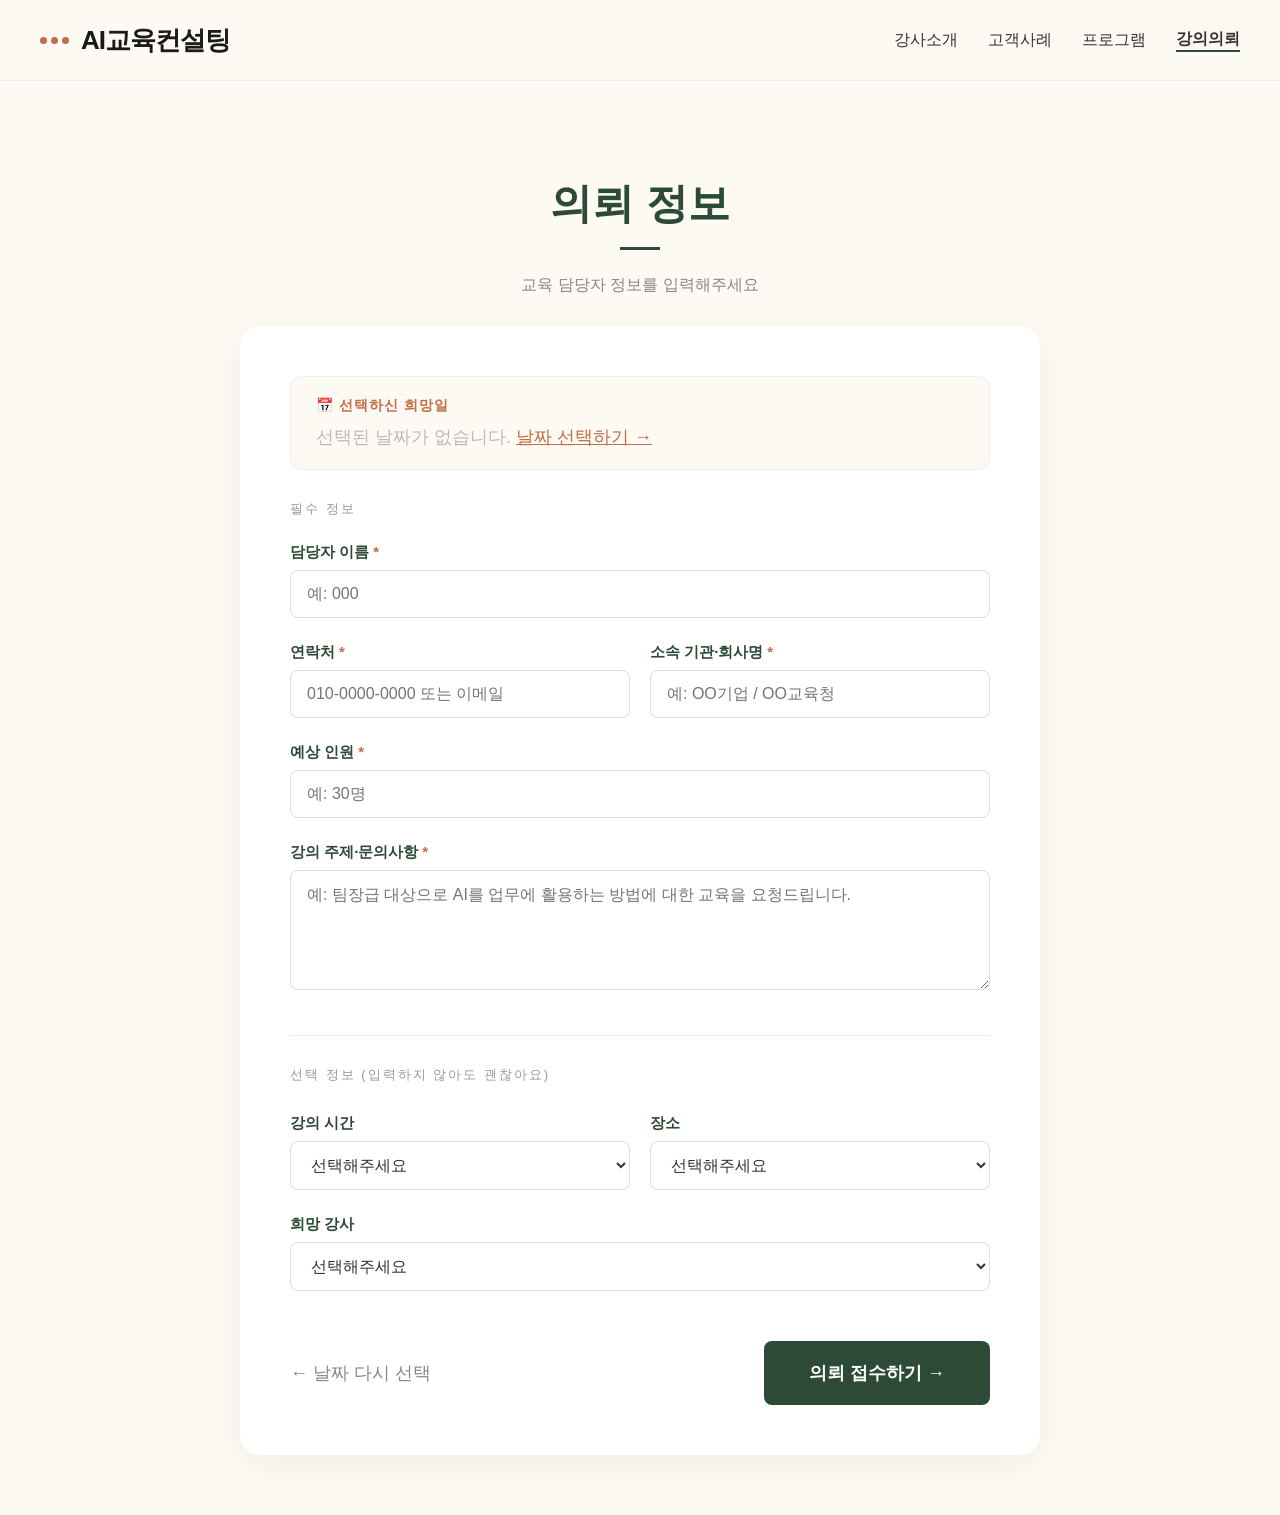
==== inquiry-form.html @ fb28655c "Add files via upload" ====
<!DOCTYPE html>
<html lang="ko">
<head>
  <meta charset="UTF-8" />
  <meta name="viewport" content="width=device-width, initial-scale=1.0" />
  <title>의뢰 정보 입력 · AI교육컨설팅</title>
  <style>
    :root {
        --main-green: #2D4A37;
        --point-orange: #C26D48;
        --bg-cream: #FDF9F3;
    }
    body { font-size: 18px; color: var(--main-green); background: var(--bg-cream); margin: 0; font-family: sans-serif; }

    .nav { width: 100%; background: #FDF9F3; border-bottom: 1px solid #eee; height: 80px; display: flex; align-items: center; }
    .nav-inner { width: 100%; max-width: 1400px; margin: 0 auto; display: flex; justify-content: space-between; align-items: center; padding: 0 40px; box-sizing: border-box; }
    .logo-area { display: flex; align-items: center; text-decoration: none; }
    .logo-dots { display: flex; gap: 4px; margin-right: 12px; }
    .logo-dots span { width: 7px; height: 7px; background-color: var(--point-orange) !important; border-radius: 50%; }
    .logo-text { font-size: 26px; font-weight: 900; color: #1a1a1a; letter-spacing: -1px; }
    .nav-links { display: flex !important; gap: 30px !important; align-items: center !important; }
    .nav-links a {
        text-decoration: none !important;
        color: #333 !important;
        font-size: 16px !important;
        font-weight: 500;
        white-space: nowrap !important;
    }
    .nav-links a:last-child {
        font-weight: 800 !important;
        border-bottom: 2px solid var(--main-green);
    }

    .form-card {
        background: white;
        border-radius: 20px;
        box-shadow: 0 10px 40px rgba(0,0,0,0.05);
        padding: 50px;
        margin-top: 30px;
        text-align: left;
    }

    .selected-dates-box {
        background: #FDF9F3;
        border: 1px solid #eee;
        border-radius: 12px;
        padding: 20px 25px;
        margin-bottom: 30px;
    }
    .selected-dates-label {
        font-size: 14px;
        color: var(--point-orange);
        font-weight: 800;
        letter-spacing: 1px;
        margin-bottom: 10px;
    }
    .date-item {
        font-size: 16px;
        color: #333;
        padding: 4px 0;
    }
    .date-rank {
        display: inline-block;
        background: var(--main-green);
        color: white;
        padding: 2px 10px;
        border-radius: 15px;
        font-size: 12px;
        font-weight: 700;
        margin-right: 10px;
    }

    .form-group {
        margin-bottom: 25px;
    }
    .form-label {
        display: block;
        font-size: 15px;
        font-weight: 700;
        color: var(--main-green);
        margin-bottom: 8px;
    }
    .form-label .required {
        color: var(--point-orange);
        margin-left: 4px;
    }
    .form-input, .form-textarea, .form-select {
        width: 100%;
        padding: 14px 16px;
        border: 1px solid #ddd;
        border-radius: 8px;
        font-size: 16px;
        font-family: sans-serif;
        color: #333;
        box-sizing: border-box;
        background: white;
        transition: border-color 0.2s;
    }
    .form-input:focus, .form-textarea:focus, .form-select:focus {
        outline: none;
        border-color: var(--point-orange);
    }
    .form-textarea {
        min-height: 120px;
        resize: vertical;
    }
    .form-row {
        display: grid;
        grid-template-columns: 1fr 1fr;
        gap: 20px;
    }

    .section-divider {
        border-top: 1px solid #eee;
        margin: 40px 0 30px;
        padding-top: 30px;
    }
    .section-divider-label {
        font-size: 13px;
        color: #999;
        letter-spacing: 2px;
        margin-bottom: 25px;
        text-transform: uppercase;
    }

    .submit-btn {
        background: var(--main-green);
        color: white;
        padding: 20px 45px;
        border-radius: 8px;
        font-size: 18px;
        font-weight: 700;
        border: none;
        cursor: pointer;
        transition: background 0.2s;
    }
    .submit-btn:hover {
        background: #1e3525;
    }

    .bottom-nav {
        margin-top: 50px;
        display: flex;
        justify-content: space-between;
        align-items: center;
    }
    .bottom-nav a {
        color: #888;
        text-decoration: none;
    }

    /* 제출 완료 화면 */
    .success-card {
        background: white;
        border-radius: 20px;
        box-shadow: 0 10px 40px rgba(0,0,0,0.05);
        padding: 60px 50px;
        margin-top: 30px;
        text-align: left;
    }
    .success-header {
        text-align: center;
        margin-bottom: 40px;
        padding-bottom: 30px;
        border-bottom: 2px solid #eee;
    }
    .success-icon {
        width: 60px;
        height: 60px;
        margin: 0 auto 20px;
        background: var(--main-green);
        border-radius: 50%;
        display: flex;
        align-items: center;
        justify-content: center;
        color: white;
        font-size: 30px;
    }
    .success-title {
        font-size: 28px;
        font-weight: 900;
        color: var(--main-green);
        margin: 0;
    }
    .summary-row {
        display: grid;
        grid-template-columns: 140px 1fr;
        gap: 20px;
        padding: 15px 0;
        border-bottom: 1px solid #f5f5f5;
        align-items: start;
    }
    .summary-label {
        font-size: 14px;
        color: #888;
        font-weight: 600;
    }
    .summary-value {
        font-size: 16px;
        color: #333;
        line-height: 1.6;
    }
    .success-footer {
        margin-top: 40px;
        padding: 25px;
        background: #FDF9F3;
        border-radius: 12px;
        text-align: center;
        font-size: 15px;
        color: #666;
        line-height: 1.7;
    }
    .success-footer strong {
        color: var(--point-orange);
        font-weight: 800;
    }
  </style>
</head>
<body>

  <nav class="nav">
    <div class="nav-inner">
      <a href="index.html" class="logo-area">
          <div class="logo-dots"><span></span><span></span><span></span></div>
          <span class="logo-text">AI교육컨설팅</span>
      </a>
      <div class="nav-links">
          <a href="instructor-a.html">강사소개</a>
          <a href="index.html#cases">고객사례</a>
          <a href="index.html#programs">프로그램</a>
          <a href="inquiry.html" style="font-weight: 800; border-bottom: 2px solid #2D4A37;">강의의뢰</a>
      </div>
    </div>
  </nav>

  <!-- 입력 폼 화면 -->
  <section id="form-section" style="max-width: 800px; margin: 0 auto; padding: 60px 20px;">
    <div style="text-align: center;">
      <h1 style="font-size: 42px; font-weight: 900; margin-bottom: 15px; color: var(--main-green);">의뢰 정보</h1>
      <div style="width: 40px; height: 3px; background: var(--main-green); margin: 0 auto 25px;"></div>
      <p style="color: #888; font-size: 16px; margin-bottom: 30px;">교육 담당자 정보를 입력해주세요</p>
    </div>

    <div class="form-card">
      <!-- 선택한 날짜 표시 -->
      <div class="selected-dates-box" id="selected-dates-box">
        <div class="selected-dates-label">📅 선택하신 희망일</div>
        <div id="selected-dates-display">
          <p style="color: #BBB; margin: 0;">선택된 날짜가 없습니다. <a href="inquiry.html" style="color: var(--point-orange);">날짜 선택하기 →</a></p>
        </div>
      </div>

      <!-- 필수 정보 -->
      <div class="section-divider-label">필수 정보</div>

      <div class="form-group">
        <label class="form-label">담당자 이름<span class="required">*</span></label>
        <input type="text" class="form-input" id="name" placeholder="예: 000" />
      </div>

      <div class="form-row">
        <div class="form-group">
          <label class="form-label">연락처<span class="required">*</span></label>
          <input type="text" class="form-input" id="phone" placeholder="010-0000-0000 또는 이메일" />
        </div>
        <div class="form-group">
          <label class="form-label">소속 기관·회사명<span class="required">*</span></label>
          <input type="text" class="form-input" id="company" placeholder="예: OO기업 / OO교육청" />
        </div>
      </div>

      <div class="form-group">
        <label class="form-label">예상 인원<span class="required">*</span></label>
        <input type="text" class="form-input" id="participants" placeholder="예: 30명" />
      </div>

      <div class="form-group">
        <label class="form-label">강의 주제·문의사항<span class="required">*</span></label>
        <textarea class="form-textarea" id="topic" placeholder="예: 팀장급 대상으로 AI를 업무에 활용하는 방법에 대한 교육을 요청드립니다."></textarea>
      </div>

      <!-- 선택 정보 -->
      <div class="section-divider">
        <div class="section-divider-label">선택 정보 (입력하지 않아도 괜찮아요)</div>
      </div>

      <div class="form-row">
        <div class="form-group">
          <label class="form-label">강의 시간</label>
          <select class="form-select" id="duration">
            <option value="">선택해주세요</option>
            <option value="1시간">1시간</option>
            <option value="2시간">2시간</option>
            <option value="반나절 (4시간)">반나절 (4시간)</option>
            <option value="하루 (8시간)">하루 (8시간)</option>
            <option value="다회차">다회차 (여러 날)</option>
          </select>
        </div>
        <div class="form-group">
          <label class="form-label">장소</label>
          <select class="form-select" id="location">
            <option value="">선택해주세요</option>
            <option value="오프라인">오프라인</option>
            <option value="온라인">온라인</option>
            <option value="미정">미정</option>
          </select>
        </div>
      </div>

      <div class="form-group">
        <label class="form-label">희망 강사</label>
        <select class="form-select" id="instructor">
          <option value="">선택해주세요</option>
          <option value="강지수">강지수 강사</option>
          <option value="박태인">박태인 강사</option>
          <option value="이현정">이현정 강사</option>
          <option value="추천받기">검토 후 적임자가 연락드립니다</option>
        </select>
      </div>

      <div class="bottom-nav">
        <a href="inquiry.html">← 날짜 다시 선택</a>
        <button class="submit-btn" onclick="submitForm()">의뢰 접수하기 →</button>
      </div>
    </div>
  </section>

  <!-- 제출 완료 화면 -->
  <section id="success-section" style="max-width: 800px; margin: 0 auto; padding: 60px 20px; display: none;">
    <div class="success-card">
      <div class="success-header">
        <div class="success-icon">✓</div>
        <h1 class="success-title">감사합니다</h1>
      </div>

      <div id="summary-content">
        <!-- JS로 채워짐 -->
      </div>

      <div class="success-footer">
        <p style="margin: 0;">⏰ <strong>최대한 빨리</strong> 답변드리겠습니다</p>
      </div>

      <div style="text-align: center; margin-top: 30px;">
        <a href="index.html" style="color: #888; text-decoration: none;">← 메인으로 돌아가기</a>
      </div>
    </div>
  </section>

  <script>
    // 로컬 스토리지에서 선택된 날짜 가져오기
    let selectedDates = [];
    try {
      const saved = localStorage.getItem('selectedDates');
      if (saved) {
        selectedDates = JSON.parse(saved);
      }
    } catch (e) {
      selectedDates = [];
    }

    // 선택한 날짜 표시
    function displaySelectedDates() {
      const display = document.getElementById('selected-dates-display');
      if (selectedDates.length > 0) {
        display.innerHTML = '';
        selectedDates.forEach((item, i) => {
          display.innerHTML += `<div class="date-item"><span class="date-rank">${i + 1}순위</span>${item.y}년 ${item.m}월 ${item.d}일</div>`;
        });
      }
    }

    displaySelectedDates();

    // 폼 제출
async function submitForm() {
  const name = document.getElementById('name').value.trim();
  const phone = document.getElementById('phone').value.trim();
  const company = document.getElementById('company').value.trim();
  const participants = document.getElementById('participants').value.trim();
  const topic = document.getElementById('topic').value.trim();

  // 필수값 검증
  if (!name) { alert('담당자 이름을 입력해주세요.'); return; }
  if (!phone) { alert('연락처를 입력해주세요.'); return; }
  if (!company) { alert('소속 기관·회사명을 입력해주세요.'); return; }
  if (!participants) { alert('예상 인원을 입력해주세요.'); return; }
  if (!topic) { alert('강의 주제·문의사항을 입력해주세요.'); return; }

  const duration = document.getElementById('duration').value;
  const location = document.getElementById('location').value;
  const instructor = document.getElementById('instructor').value;
  const dates = selectedDates.map((item, i) => `${i+1}순위: ${item.y}년 ${item.m}월 ${item.d}일`).join(' / ');

  // 중복 클릭 방지
  const submitBtn = document.querySelector('.submit-btn');
  submitBtn.disabled = true;
  submitBtn.innerHTML = '전송 중...';

  try {
    const response = await fetch('https://hook.eu2.make.com/h40rx188sot2uj153a2jimu9oto6tifq', {
      method: 'POST',
      headers: { 'Content-Type': 'application/json' },
      body: JSON.stringify({ name, phone, company, participants, topic, duration, location, instructor, dates })
    });

    if (!response.ok) throw new Error('전송 실패');

    // 성공 화면 구성
    let datesHtml = dates || '<span style="color:#BBB;">선택된 날짜 없음</span>';
    let summaryHtml = `
      <div class="summary-row"><div class="summary-label">📅 희망 날짜</div><div class="summary-value">${datesHtml}</div></div>
      <div class="summary-row"><div class="summary-label">🏢 소속</div><div class="summary-value">${company}</div></div>
      <div class="summary-row"><div class="summary-label">📛 담당자</div><div class="summary-value">${name}</div></div>
      <div class="summary-row"><div class="summary-label">☎️ 연락처</div><div class="summary-value">${phone}</div></div>
      <div class="summary-row"><div class="summary-label">👥 예상 인원</div><div class="summary-value">${participants}</div></div>
      <div class="summary-row"><div class="summary-label">📝 강의 주제</div><div class="summary-value">${topic.replace(/\n/g, '<br>')}</div></div>
    `;
    if (duration) summaryHtml += `<div class="summary-row"><div class="summary-label">⏰ 강의 시간</div><div class="summary-value">${duration}</div></div>`;
    if (location) summaryHtml += `<div class="summary-row"><div class="summary-label">📍 장소</div><div class="summary-value">${location}</div></div>`;
    if (instructor) summaryHtml += `<div class="summary-row"><div class="summary-label">👔 희망 강사</div><div class="summary-value">${instructor}</div></div>`;

    document.getElementById('summary-content').innerHTML = summaryHtml;
    document.getElementById('form-section').style.display = 'none';
    document.getElementById('success-section').style.display = 'block';
    window.scrollTo({ top: 0, behavior: 'smooth' });
    localStorage.removeItem('selectedDates');

  } catch (error) {
    alert('오류가 발생했습니다. 다시 시도해주시거나 전화로 문의 부탁드립니다.');
    submitBtn.disabled = false;
    submitBtn.innerHTML = '의뢰 접수하기 →';
  }
}
     </script>

</body>
</html>
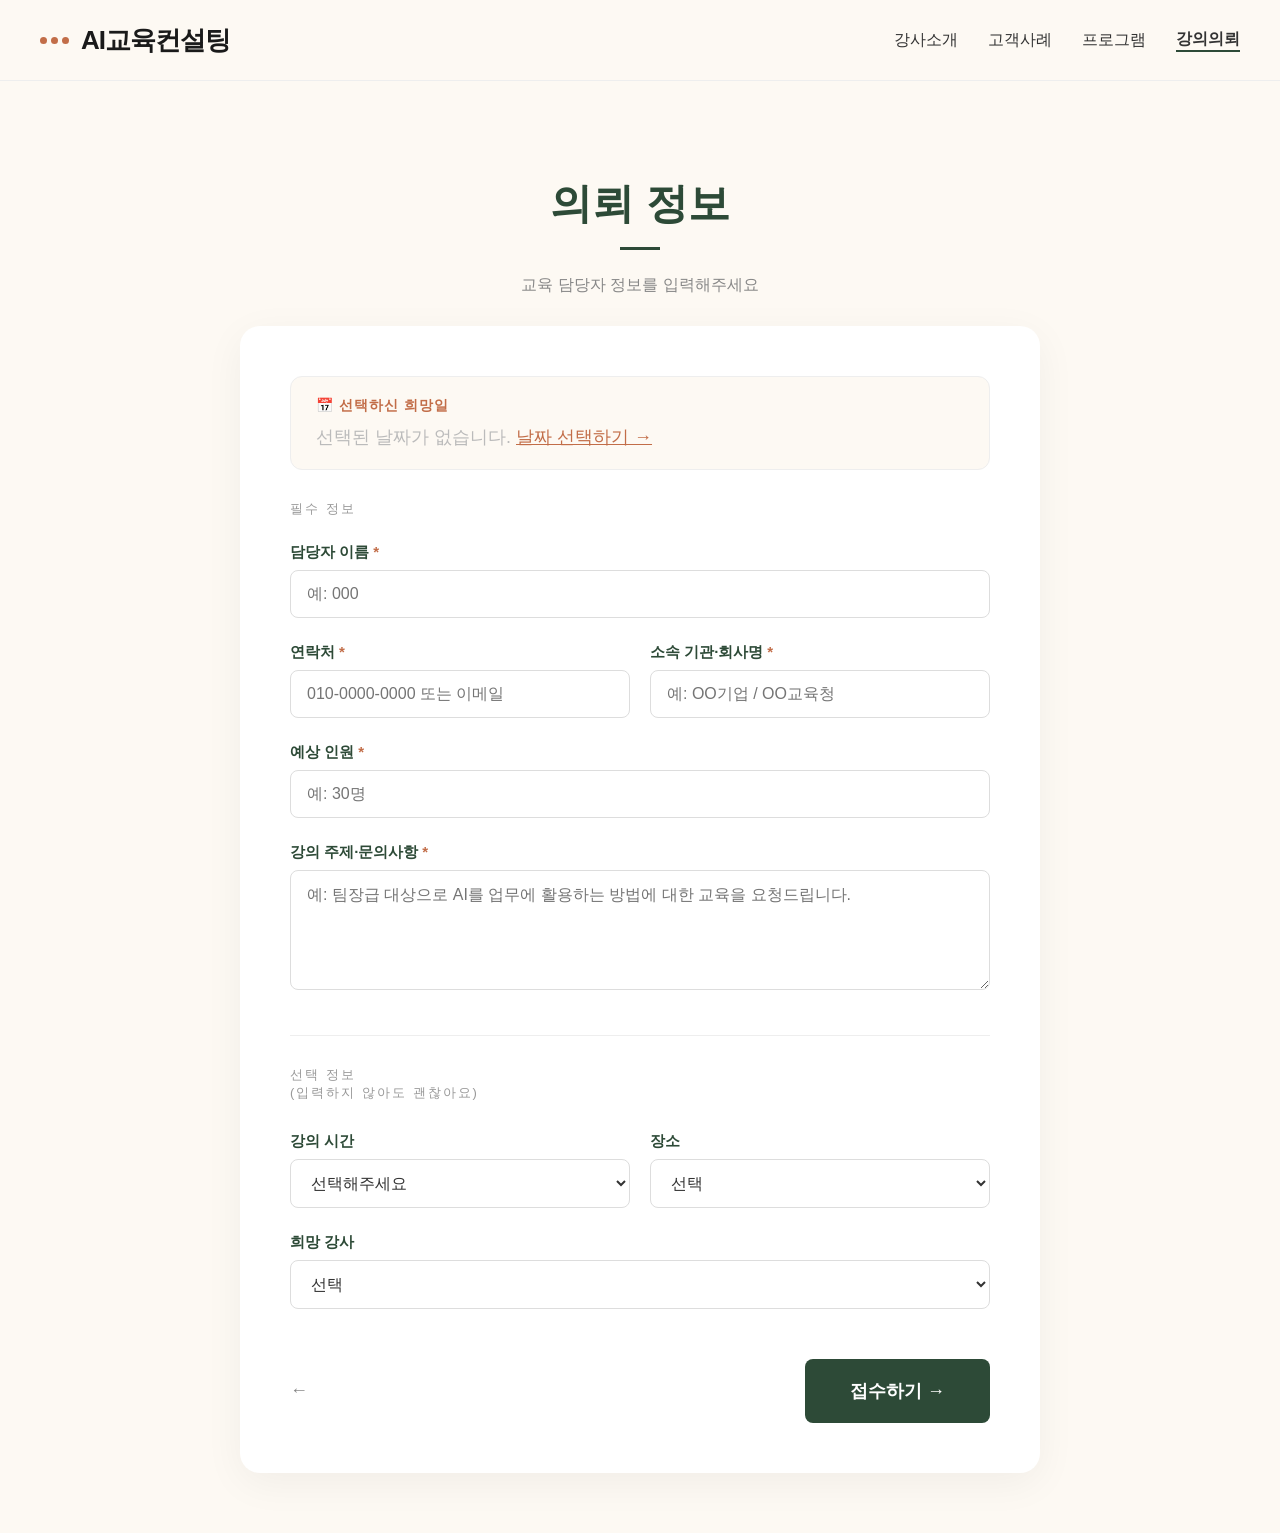
==== commit e79e249f: "Update inquiry-form.html" ====
--- a/inquiry-form.html
+++ b/inquiry-form.html
@@ -214,6 +214,12 @@
         color: var(--point-orange);
         font-weight: 800;
     }
+    @media (max-width: 600px) {
+  .nav-links { display: none !important; }
+  .nav-inner { padding: 0 20px !important; }
+  .nav { height: 60px !important; }
+  .logo-text { font-size: 18px !important; }
+}
   </style>
 </head>
 <body>
@@ -281,7 +287,7 @@
 
       <!-- 선택 정보 -->
       <div class="section-divider">
-        <div class="section-divider-label">선택 정보 (입력하지 않아도 괜찮아요)</div>
+        <div class="section-divider-label">선택 정보<br>(입력하지 않아도 괜찮아요)</div>
       </div>
 
       <div class="form-row">
@@ -299,7 +305,7 @@
         <div class="form-group">
           <label class="form-label">장소</label>
           <select class="form-select" id="location">
-            <option value="">선택해주세요</option>
+            <option value="">선택</option>
             <option value="오프라인">오프라인</option>
             <option value="온라인">온라인</option>
             <option value="미정">미정</option>
@@ -310,7 +316,7 @@
       <div class="form-group">
         <label class="form-label">희망 강사</label>
         <select class="form-select" id="instructor">
-          <option value="">선택해주세요</option>
+          <option value="">선택</option>
           <option value="강지수">강지수 강사</option>
           <option value="박태인">박태인 강사</option>
           <option value="이현정">이현정 강사</option>
@@ -319,8 +325,8 @@
       </div>
 
       <div class="bottom-nav">
-        <a href="inquiry.html">← 날짜 다시 선택</a>
-        <button class="submit-btn" onclick="submitForm()">의뢰 접수하기 →</button>
+        <a href="inquiry.html">←</a>
+        <button class="submit-btn" onclick="submitForm()">접수하기 →</button>
       </div>
     </div>
   </section>
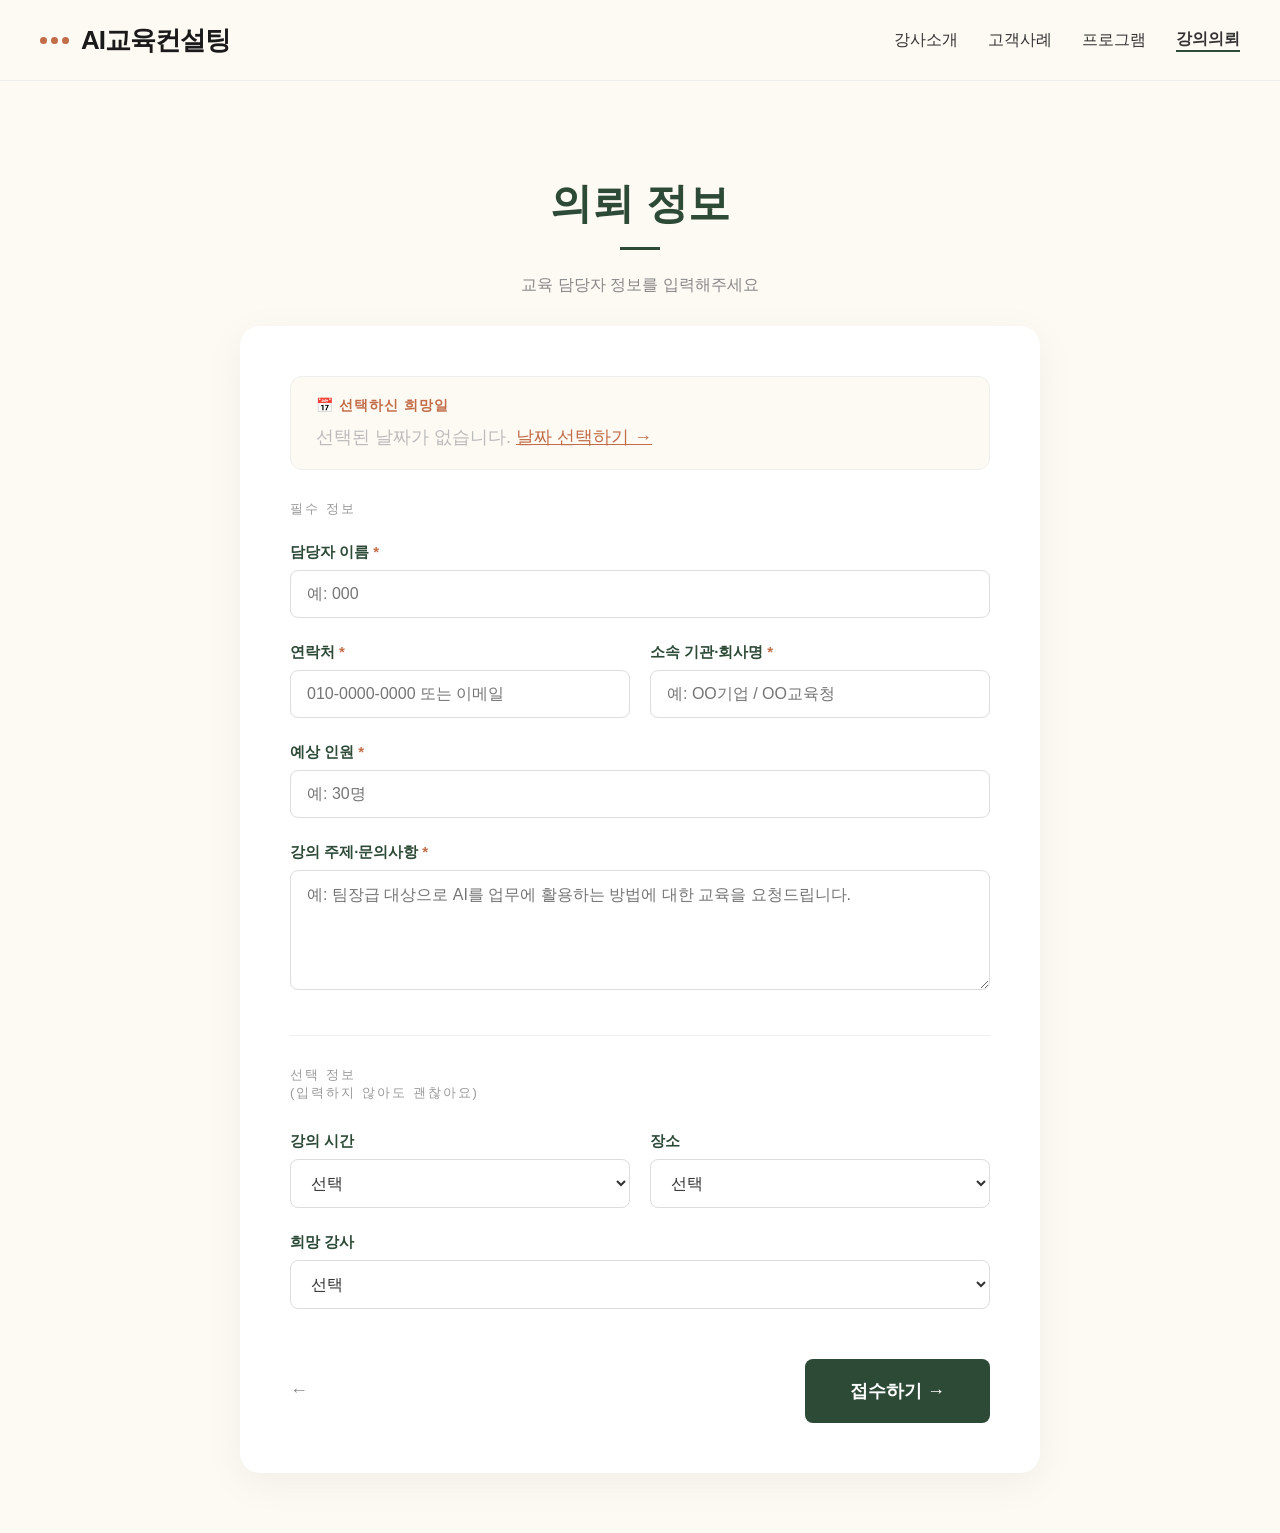
==== commit 58880c9b: "Update inquiry-form.html" ====
--- a/inquiry-form.html
+++ b/inquiry-form.html
@@ -294,7 +294,7 @@
         <div class="form-group">
           <label class="form-label">강의 시간</label>
           <select class="form-select" id="duration">
-            <option value="">선택해주세요</option>
+            <option value="">선택</option>
             <option value="1시간">1시간</option>
             <option value="2시간">2시간</option>
             <option value="반나절 (4시간)">반나절 (4시간)</option>
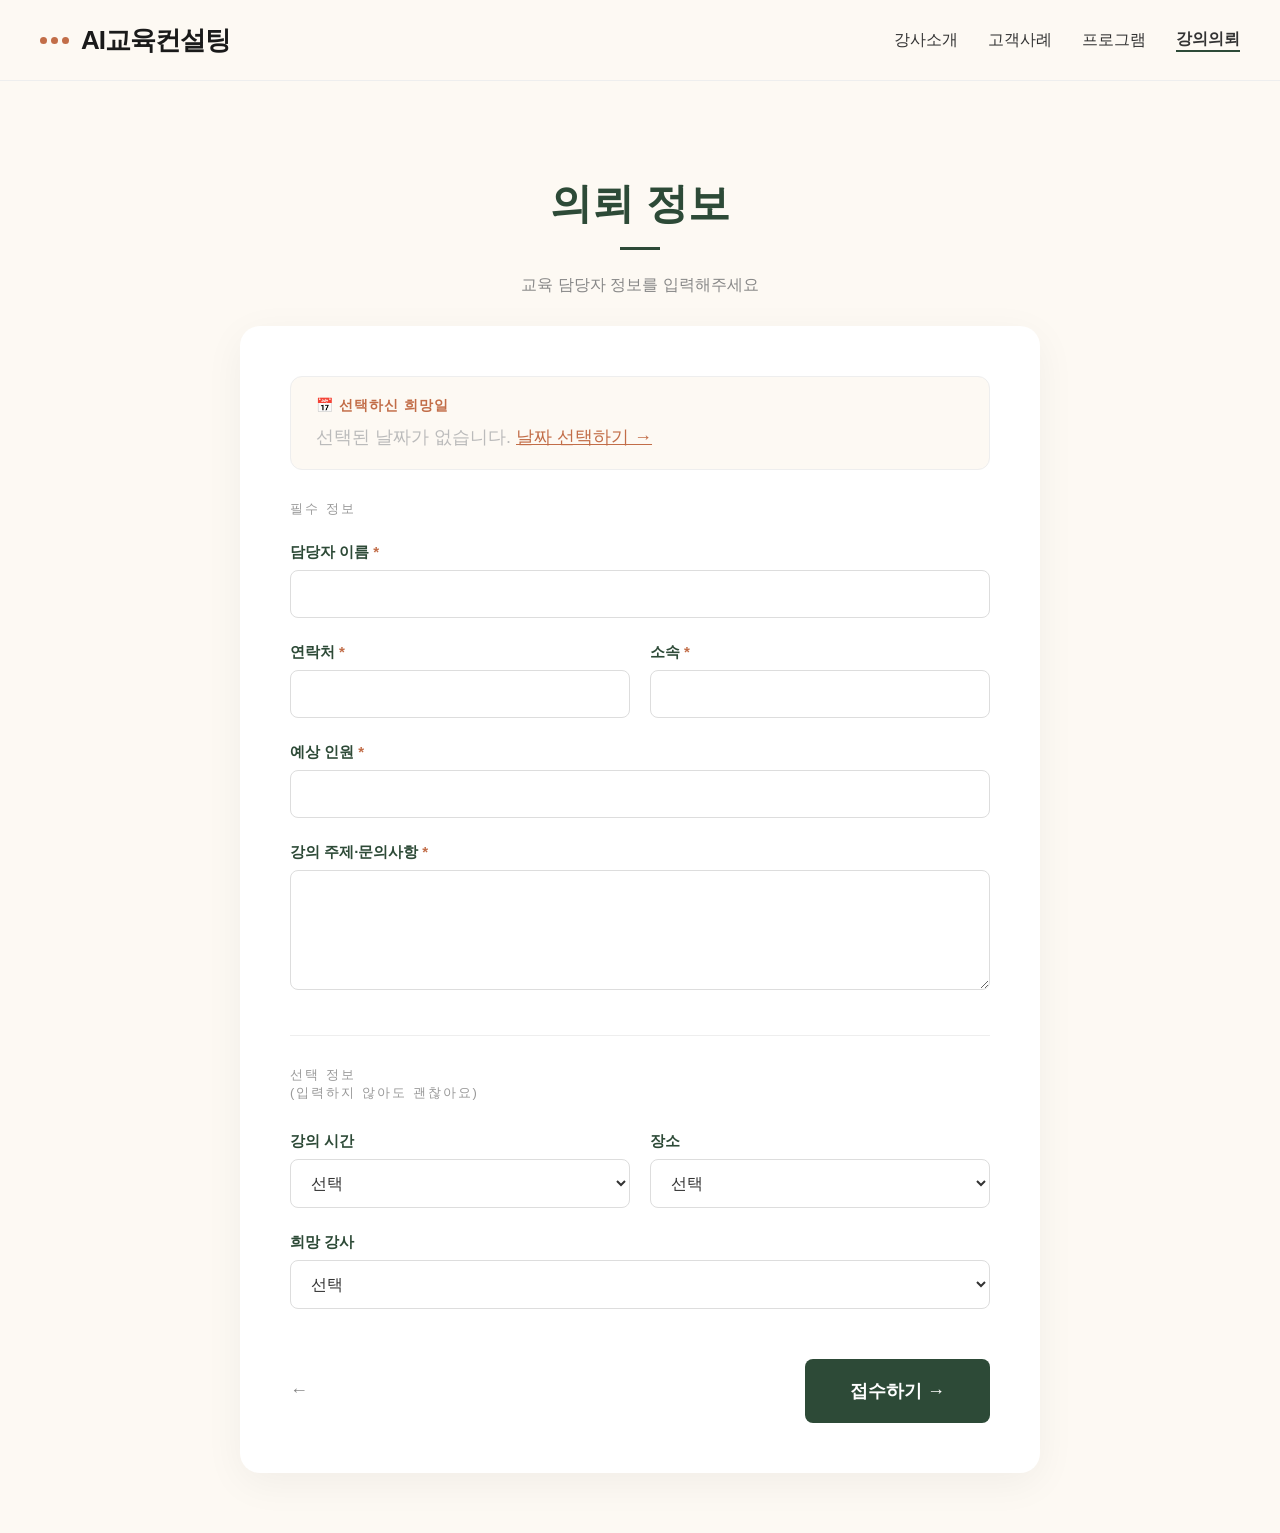
==== commit f117e6d2: "Update inquiry-form.html" ====
--- a/inquiry-form.html
+++ b/inquiry-form.html
@@ -261,28 +261,28 @@
 
       <div class="form-group">
         <label class="form-label">담당자 이름<span class="required">*</span></label>
-        <input type="text" class="form-input" id="name" placeholder="예: 000" />
+        <input type="text" class="form-input" id="name" placeholder/>
       </div>
 
       <div class="form-row">
         <div class="form-group">
           <label class="form-label">연락처<span class="required">*</span></label>
-          <input type="text" class="form-input" id="phone" placeholder="010-0000-0000 또는 이메일" />
+          <input type="text" class="form-input" id="phone" placeholder/>
         </div>
         <div class="form-group">
-          <label class="form-label">소속 기관·회사명<span class="required">*</span></label>
-          <input type="text" class="form-input" id="company" placeholder="예: OO기업 / OO교육청" />
+          <label class="form-label">소속<span class="required">*</span></label>
+          <input type="text" class="form-input" id="company" placeholder/>
         </div>
       </div>
 
       <div class="form-group">
         <label class="form-label">예상 인원<span class="required">*</span></label>
-        <input type="text" class="form-input" id="participants" placeholder="예: 30명" />
+        <input type="text" class="form-input" id="participants" placeholder/>
       </div>
 
       <div class="form-group">
         <label class="form-label">강의 주제·문의사항<span class="required">*</span></label>
-        <textarea class="form-textarea" id="topic" placeholder="예: 팀장급 대상으로 AI를 업무에 활용하는 방법에 대한 교육을 요청드립니다."></textarea>
+        <textarea class="form-textarea" id="topic" placeholder"></textarea>
       </div>
 
       <!-- 선택 정보 -->
